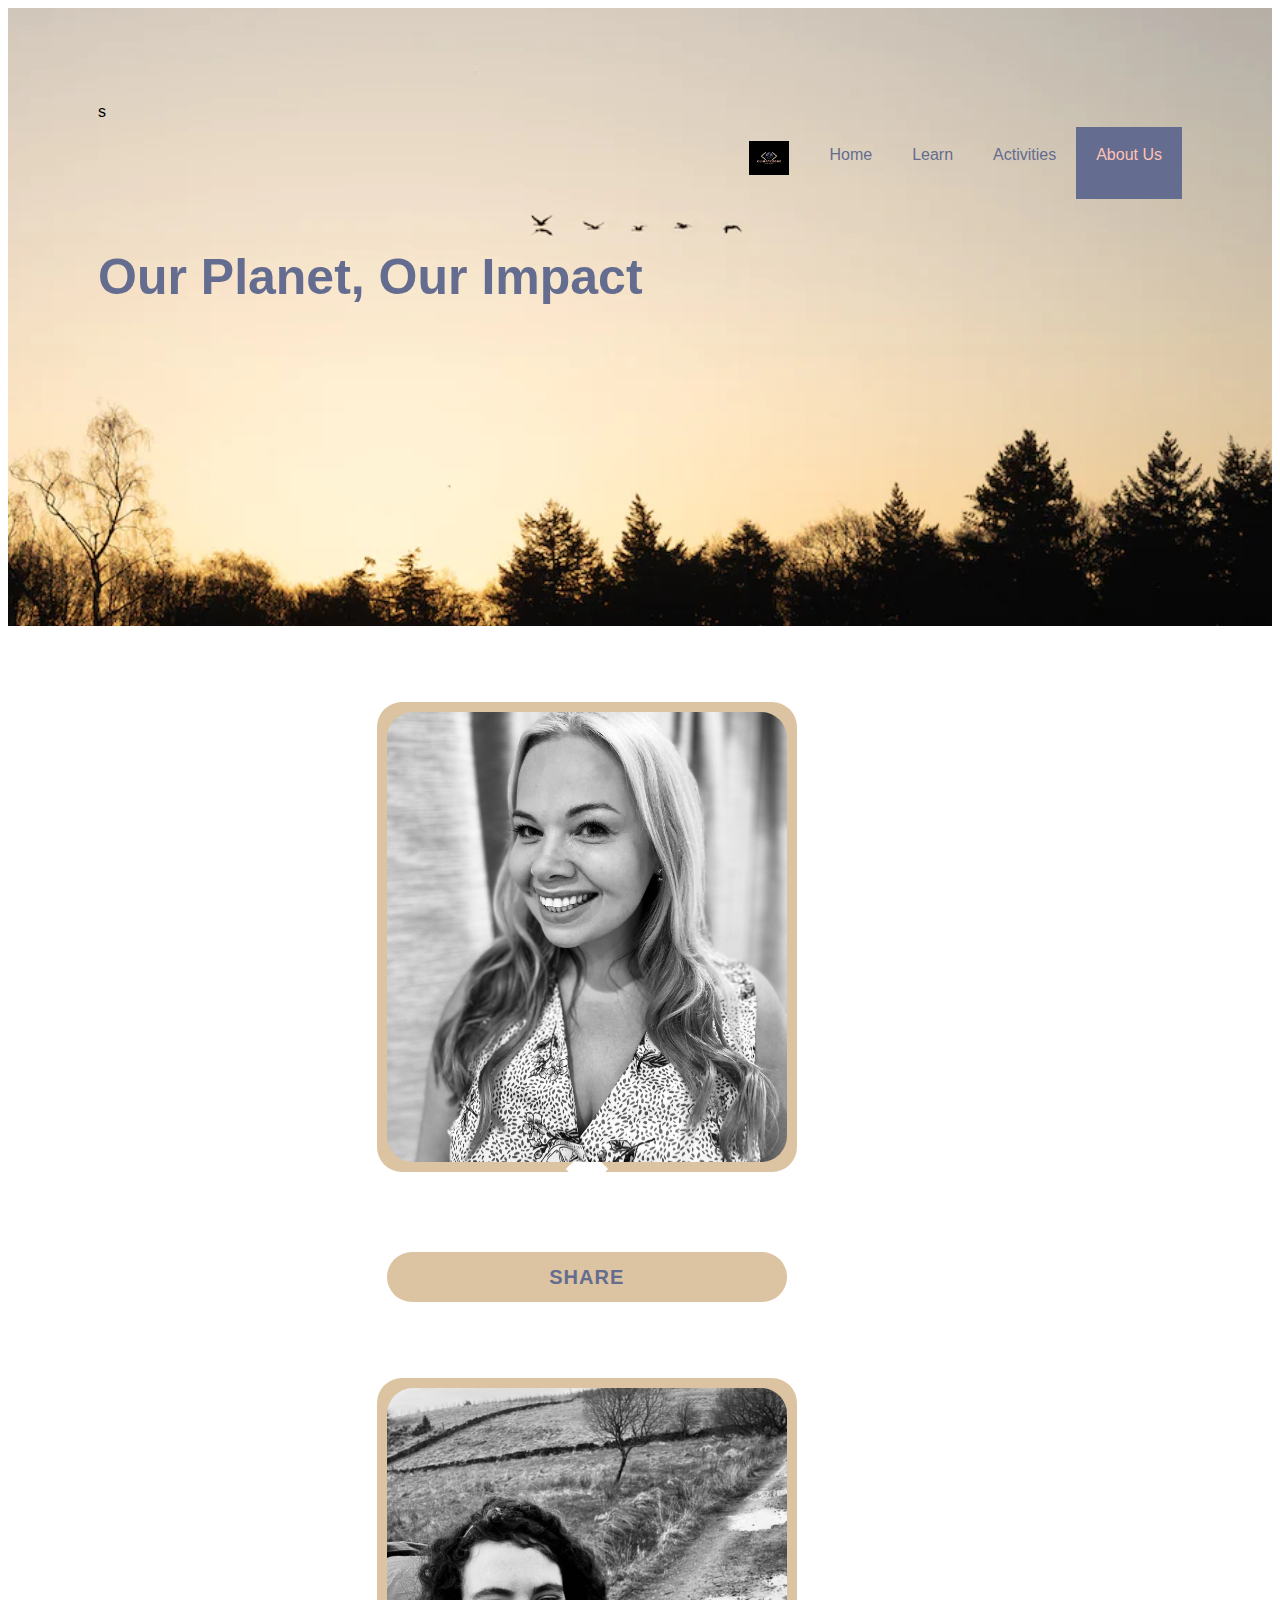
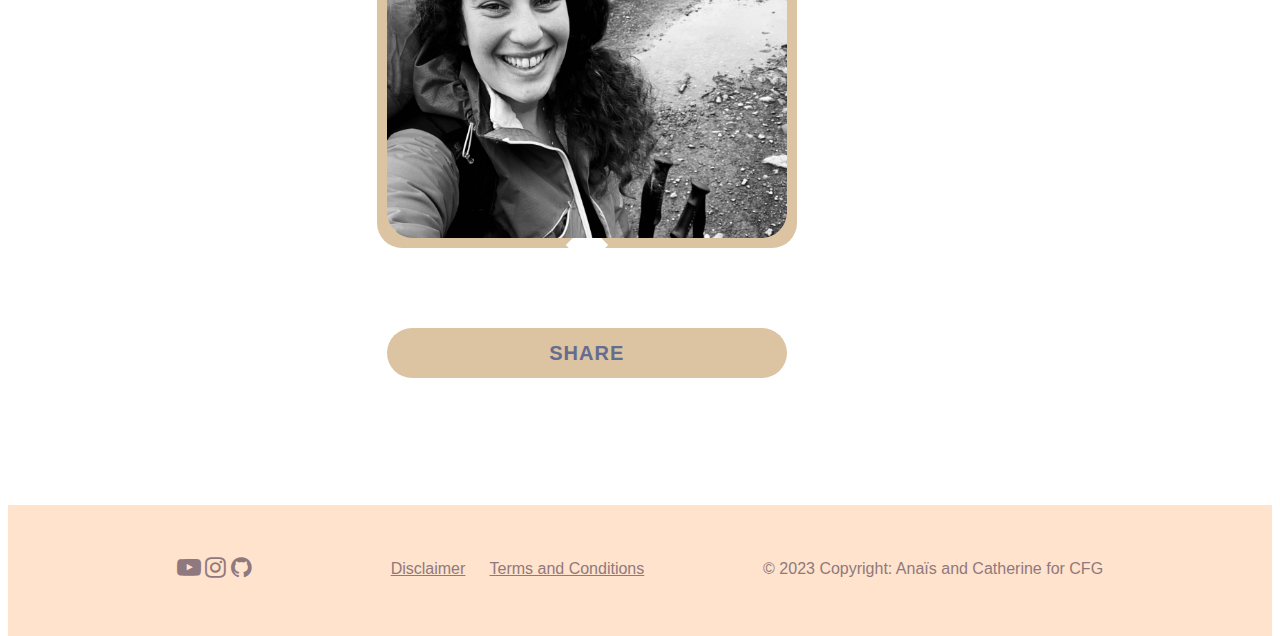
==== aboutus.html @ c19bf1f8 "project" ====
<!DOCTYPE html>
<html lang="en">
<head>
    <meta charset="UTF-8">
    <meta http-equiv="X-UA-Compatible" content="IE=edge">
    <meta name="viewport" content="width=device-width, initial-scale=1.0">
    <title>About Us</title>
    <link rel="icon" type="image/x-icon" href="ClimateCode.jpg">
    <link rel="stylesheet" href="style.css">
    <link rel="preconnect" href="https://fonts.googleapis.com">
    <link rel="preconnect" href="https://fonts.gstatic.com" crossorigin>
    <link href="https://fonts.googleapis.com/css2?family=Montserrat:wght@300&family=Roboto:wght@700&display=swap" rel="stylesheet">
    <link href="https://maxcdn.bootstrapcdn.com/font-awesome/4.4.0/css/font-awesome.min.css" rel="stylesheet"/>
</head>
<body>
    <div class="resp">
    <!-- Header  -->
    <div class="landingheader">s
        <div class="navbar">
            <a href="landing.html">
                <img src="ClimateCode.jpg" alt="ClimateCode" width="40" height="34">
            </a> 
            <a href="landing.html">Home</a>
            <a href="learn.html">Learn</a>
            <!-- <a href="quizzes.html">Quizzes</a> -->
            <a href="play.html">Activities</a>
            <!-- <a href="contact.html">Contact</a> -->
            <a class="active" href="aboutus.html">About Us</a> 
         </div>
        <div class="title">
            <h1>Our Planet, Our Impact</h1>
        </div>
    </div>
    <!-- Main -->
<div class="aboutbox">
    <div class="main-box">
        <div class="content">
          <input type="checkbox" id="check">
          <label class="box" for="check">
          <div class="share">SHARE</div>
          <div class="cancel">CANCEL</div>
          </label>
          <div class="image-box">
            <img src="IMG_1145.jpg" alt="Catherine">
            <div class="about">
            <div class="details">
              <div class="name">Catherine </div>
              <div class="job">CFG Student</div>
              <div class="icon">
                <a href="https://www.linkedin.com/in/catherine-chalmers-52147534" target="_blank"><i class="fa fa-linkedin-square"></i></a>
                <a href="https://github.com/Candy-Lilivia" target="_blank"><i class="fa fa-github"></i></a>
                <a href="https://instagram.com/catherine__chalmers?igshid=YmMyMTA2M2Y=" target="_blank" ><i class="fa fa-instagram"></i></a>
              </div>
            </div>
            </div>
          </div>
        </div>
        </div>
</div>
<!-- Second Box  -->
<div class="aboutbox">
<div class="main-box2">
    <div class="content2">
      <input type="checkbox" id="check2">
      <label class="box2" for="check2">
      <div class="share2">SHARE</div>
      <div class="cancel2">CANCEL</div>
      </label>
      <div class="image-box2">
        <img src="IMG_4331.jpg" alt="Anaïs">
        <div class="about2">
        <div class="details2">
          <div class="name2">Anaïs</div>
          <div class="job2">CFG Student</div>
          <div class="icon2">
            <a href="https://www.linkedin.com/in/anais-calamia-b02766119/" target="_blank"><i class="fa fa-linkedin-square"></i></a>
            <a href="https://github.com/anais-stuartcalamia" target="_blank"><i class="fa fa-github"></i></a>
            <a href="https://www.instagram.com/anaiscalamia/" target="_blank"><i class="fa fa-instagram"></i></a>
          </div>
        </div>
        </div>
      </div>
    </div>
    </div>
</div>
       <!-- Footer with disclaimer and terms and policies  -->
<footer class="footer">
    <div class="container">
      <a href="https://www.youtube.com/watch?v=r9PeYPHdpNo" target="_blank"><i class="fa fa-youtube-play" style="font-size:24px"></i></a>
      <a href="https://www.instagram.com/davidattenborough/" target="_blank"><i class="fa fa-instagram" aria-hidden="true" style="font-size:24px"></i></a>
      <a href="https://github.com/anais-stuartcalamia/CFG-finalproject" target="_blank"><i class="fa fa-github" aria-hidden="true" style="font-size:24px"></i></a>
       </div>
  <div class="pagecontainer">
      <a id="discl" href="#">Disclaimer</a>
      <a id="tc" href="#">Terms and Conditions</a>
  </div>
  <div class="copyright">
      © 2023 Copyright: Anaïs and Catherine for CFG
    </div>
  </footer> 
  
    </div>
</body>
</html>
---- style.css ----
body, html {
  height: 100%;
  line-height: 1.8;
  /* background-color: #8F797E; */
  /* background-color: black;
  color: #FFC2B5; */
}

body {
    font-family: Arial, Helvetica, sans-serif;
}
/* Header */
.landingheader {
    padding: 90px;
    padding-bottom: 270px;
    background-image: url(photo-1618769718792-d65208ef860d.webp);
    background-repeat: no-repeat;
    background-position: center;
    background-size: cover;

}

.navbar {
    display: flex;
    flex-flow: row wrap;
    justify-content: flex-end;
    margin-left: 90px;

}


.navbar a {
    color: #646C8F;
    padding: 14px 20px;
    text-decoration: none;
    text-align: center;
   
}

.navbar a:hover {
    background-color: #8F797E;
    color: #FFC2B5;
}
.navbar a.active {
    background-color: #646C8F;
    color: #FFC2B5;;
  }

.title {
    font-size: 25px;
    color: #646C8F;
}
    /* about website */

.aboutweb {
    text-align: center;
    margin-top: 70px;
    margin-left: 80px;
    margin-right: 80px;
    font-family: 'Montserrat', sans-serif;
}
#climatecode {
    
    color:#FFC2B5;
    font-weight: bold;
}

/* Article 1 */

.art1 {
  margin-top: 120px;  
  margin-left: 40px;  
  margin-right: 40px;
  margin-bottom: 40px;
  display: flex;

}

.article1 {
    margin: 20px;
}

/* Article 2 */

.art2 {
    margin-top: 120px;  
  margin-left: 40px;  
  margin-right: 40px;
  margin-bottom: 40px;
  display: flex;
}

.article2 {
    margin: 20px;
    order: 1;
}

.ocean {
    order: 2;
}




  /* Ressource page  */

  #h2multi {
    text-align: center;
  }

  .maincol {
    margin-top: 50px;
    margin-left: 20px;
    margin-right: 20px;
  }

  /* Flip box essay */
  
  .flipdamages {
    background-color: #DCC3A1;
    width: 500px;
    height: 500px;
    border: 1px solid #f7f5f5;
    perspective: 1000px;
    margin-top: 75px;
  }

  .flip-box-inner {
    position: relative;
    width: 100%;
    height: 100%;
    text-align: center;
    transition: transform 0.8s;
    transform-style: preserve-3d;
  }

  .flipdamages:hover .flip-box-inner {
    transform: rotateX(180deg);
  }

  .flip-box-front, .flip-box-back {
    position: absolute;
    width: 100%;
    height: 100%;
    -webkit-backface-visibility: hidden;
    backface-visibility: hidden;
  }
  .flip-box-front {
    background-color: #646C8F;
    color:#FFE3CC;
    
  }
  
  .flip-box-back {
    background-image: url(photo-1585119192228-f072c53bc55c.webp);
    background-repeat: no-repeat;
    background-size: cover;
    color:#DCC3A1;
    transform: rotateX(180deg);
  }

  #fliptx {
    margin-top: 40%;
    font-size: 20px;
  }

  .damages {
    font-weight: bold;
    list-style-type: none;
    margin-right: 10%;
    margin-top: 15%;
  }
 

  .flip-box-front, .flipback2 {
    position: absolute;
    width: 100%;
    height: 100%;
    -webkit-backface-visibility: hidden;
    backface-visibility: hidden;
  }

  .flipback2 {
    background-image: url(photo-1623520000876-e6bdaedc018f.webp);
    background-repeat: no-repeat;
    background-size: cover;
    color: #FFE3CC;
    transform: rotateX(180deg);
  }

  .flipbox {
    display: flex;
    justify-content: space-between;
    margin-left: 10%;
    margin-right: 10%;
  }

  /* Image Website Gallery Ressource */
 
  .rscrgallery {
     display: flex;
      flex-wrap: wrap;
      justify-content: center;
      gap: 10px;
      margin-top: 70px;
      margin-bottom: 50px;

  }
  
  .gallery {
    margin: 5px;
    border: 1px solid #ccc;
    /* float: center; */
    width: 180px;
    background-color: #8F797E;
  }
  
 .gallery:hover {
    border: 1px solid #777;
  }
  
  .gallery img {
    width: 100%;
    height:max-content;
    
  }
  
  .desc {
    padding: 15px;
    text-align: center;
    color: #FFE3CC;
    height: 70px;
  }

/* About Us Section Cards */


.aboutbox {
  display: flex;
    flex-wrap: wrap;
  justify-content: center;
     margin-left: 20px;
    margin-right: 10%; 
    margin-top: 10%;
    margin-bottom: 10%;
}

.main-box{
    /* position: absolute; */
    /* left: 50%; */
    bottom: 8%;
    /* transform: translateX(-50%); */
    width: 400px;
    height: 550px;
    text-align: center;
    
  }
  .main-box .content{
    position: relative;
    height: 100%;
    width: 100%;
  }
  .content .box{
    position: absolute;
    height: 50px;
    width: 100%;
    left: 0;
    bottom: 0;
    border-radius: 25px;
    cursor: pointer;
  }
  .share, .cancel{
    position: absolute;
    height: 100%;
    width: 100%;
    left: 0;
    top: 0;
    font-size: 20px;
    font-weight: 600;
    color:#646C8F;
    line-height: 50px;
    background:#DCC3A1;
    letter-spacing: 1px;
    border-radius: 25px;
    opacity: 0;
    transition: all 0.3s ease;
  }
  .content .box .share{
    opacity: 1;
  }
  #check:checked ~ .box .share{
    opacity: 0;
  }
  #check:checked ~ .box .cancel{
    opacity: 1;
  }

  .content .image-box{
    position: absolute;
    height: 450px;
    width: 100%;
    bottom: 130px;
    left: 50%;
    transform: translateX(-50%);
    background:#DCC3A1;
    padding: 10px;
    border-radius: 25px;
    transition: all 0.4s ease;
  }
  #check:checked ~ .image-box{
    bottom: 70px;
  }
  #check{
    display: none;
  }
  .image-box::before{
    position: absolute;
    content: '';
    bottom: -12px;
    left: 50%;
    transform: translateX(-50%) rotate(45deg);
    height: 30px;
    width: 30px;
    background: #fff;
    z-index: -1;
  }
  .image-box img{
    height: 100%;
    width: 100%;
    object-fit: cover;
    border-radius: 26px;
  }
  .image-box .about{
    position: absolute;
    background: rgba(0, 0, 0, 0.5);
    height: 100%;
    width: 100%;
    left: 0;
    top: 0;
    border-radius: 25px;
    padding: 20px;
    text-align: center;
    opacity: 0;
    transition: all 0.3s ease;
  }
  #check:checked ~ .image-box .about{
    opacity: 1;
  }
  .about .details{
    position: absolute;
    width: 100%;
    left: 0;
    bottom: 35px;
  }
  .details .name, .job{
    font-size: 18px;
    font-weight: 500;
    color: #FFC2B5;
  }
   .details .icon i{
     font-size: 20px;
     color: #FFC2B5;
     height: 45px;
     width: 45px;
     line-height: 43px;
     border-radius: 50%;
     border: 2px solid #DCC3A1;
     margin: 14px 5px;
     transition: all 0.3s ease;
   }
  .details .icon i:hover{
    transform: scale(0.95);
  }

 /* Box 2 */

 .main-box2{
    /* position: absolute; */
    left: 50%;
    bottom: 8%;
    /* transform: translateX(-50%); */
    width: 400px;
    height: 550px;
    text-align: center;
    
 }
  .main-box2 .content2{
    position: relative;
    height: 100%;
    width: 100%;
  }
  .content2 .box2{
    position: absolute;
    height: 50px;
    width: 100%;
    left: 0;
    bottom: 0;
    border-radius: 25px;
    cursor: pointer;
  }
  .share2, .cancel2{
    position: absolute;
    height: 100%;
    width: 100%;
    left: 0;
    top: 0;
    font-size: 20px;
    font-weight: 600;
    color:#646C8F;
    line-height: 50px;
    background: #DCC3A1;
    letter-spacing: 1px;
    border-radius: 25px;
    opacity: 0;
    transition: all 0.3s ease;
  }
  .content2 .box2 .share2{
    opacity: 1;
  }
  #check2:checked ~ .box2 .share2{
    opacity: 0;
  }
  #check2:checked ~ .box2 .cancel2{
    opacity: 1;
  }
  .content2 .image-box2{
    position: absolute;
    height: 450px;
    width: 100%;
    bottom: 130px;
    left: 50%;
    transform: translateX(-50%);
    background: #DCC3A1;
    padding: 10px;
    border-radius: 25px;
    transition: all 0.4s ease;
  }
  #check2:checked ~ .image-box2{
    bottom: 70px;
  }
  #check2{
    display: none;
  }
  .image-box2::before{
    position: absolute;
    content: '';
    bottom: -12px;
    left: 50%;
    transform: translateX(-50%) rotate(45deg);
    height: 30px;
    width: 30px;
    background: #fff;
    z-index: -1;
  }
  .image-box2 img{
    height: 100%;
    width: 100%;
    object-fit: cover;
    border-radius: 26px;
  }
  .image-box2 .about2{
    position: absolute;
    background: rgba(0, 0, 0, 0.5);
    height: 100%;
    width: 100%;
    left: 0;
    top: 0;
    border-radius: 25px;
    padding: 20px;
    text-align: center;
    opacity: 0;
    transition: all 0.3s ease;
  }
  #check2:checked ~ .image-box2 .about2{
    opacity: 1;
  }
  .about2 .details2{
    position: absolute;
    width: 100%;
    left: 0;
    bottom: 35px;
  }
  .details2 .name2, .job2{
    font-size: 18px;
    font-weight: 500;
    color: #FFC2B5;
  }
   .details2 .icon2 i{
     font-size: 20px;
     color: #FFC2B5;
     height: 45px;
     width: 45px;
     line-height: 43px;
     border-radius: 50%;
     border: 2px solid #DCC3A1;
     margin: 14px 5px;
     transition: all 0.3s ease;
   }
  .details2 .icon2 i:hover{
    transform: scale(0.95);
  }
   

  /* End box 2 */


/* Play Page */
/* Game article +link */
.game {
  display: flex;
  margin-top: 50px;
  margin-right: 30px;
  margin-left: 20px;
  background-color: #646C8F;
}
.gameimg {
  margin-right: 20px;
}
.artcgame {
  color: #DCC3A1;
}

.artcgame a {
  color: #DCC3A1;
  text-decoration: none;
}

/* Drawing activities */
.downloadable {
  text-align: center;
  margin-top: 40px;
}

.downlink {
  display: flex;
  justify-content: space-evenly;
  margin-top: 40px;
  margin-bottom: 40px;
}

.downlink2 {
  display: flex;
  justify-content: space-evenly;
  margin-top: 60px;
  margin-bottom: 40px;
}

/* Game Layout */
.gamecont {
 text-align: center;
margin-left: 25px;
margin-right: 30px;
margin-top: 30px;
}

.pictbtt {
  display: flex;
  justify-content: center;
  margin-bottom: 30px;
  margin-top: 50px;
}

/* Zombieland! */

.zombie {
  text-align: center;
  background-color: #646C8F;
  color: #DCC3A1;
  margin-top: 20px;
  padding-top: 25px;
  margin-left: 15px;
  margin-right: 20px;
  margin-bottom: 20px;
}

/* Winning */

.winning {
  text-align: center;
  background-color:#FFC2B5 ;
  color:#646C8F;
  margin-top: 20px;
  padding-top: 25px;
  margin-left: 15px;
  margin-right: 20px;
  margin-bottom: 20px;
}







  /* footer */

.footer {
    display: flex;
    justify-content: space-evenly;
    justify-items: center; 
    background-color: #FFE3CC;
    padding: 50px;
    padding-left: auto;
    padding-right: auto;
}

.footer a {
    color: #8F797E;
}

#discl {
    margin: 20px;
}
.copyright {
    color: #8F797E;
}

/* Responsive */

@media only screen and (max-width:800px) {
    /* For tablets: */
    .resp {
      width: 80%;
      padding: 0;
    }
    .resp {
      width: 100%;
    }
  }
  @media only screen and (max-width:500px) {
    /* For mobile phones: */
    .resp {
        width: 100%;
        padding: 0;
      }
    .resp {
      width: 100%;
    }}
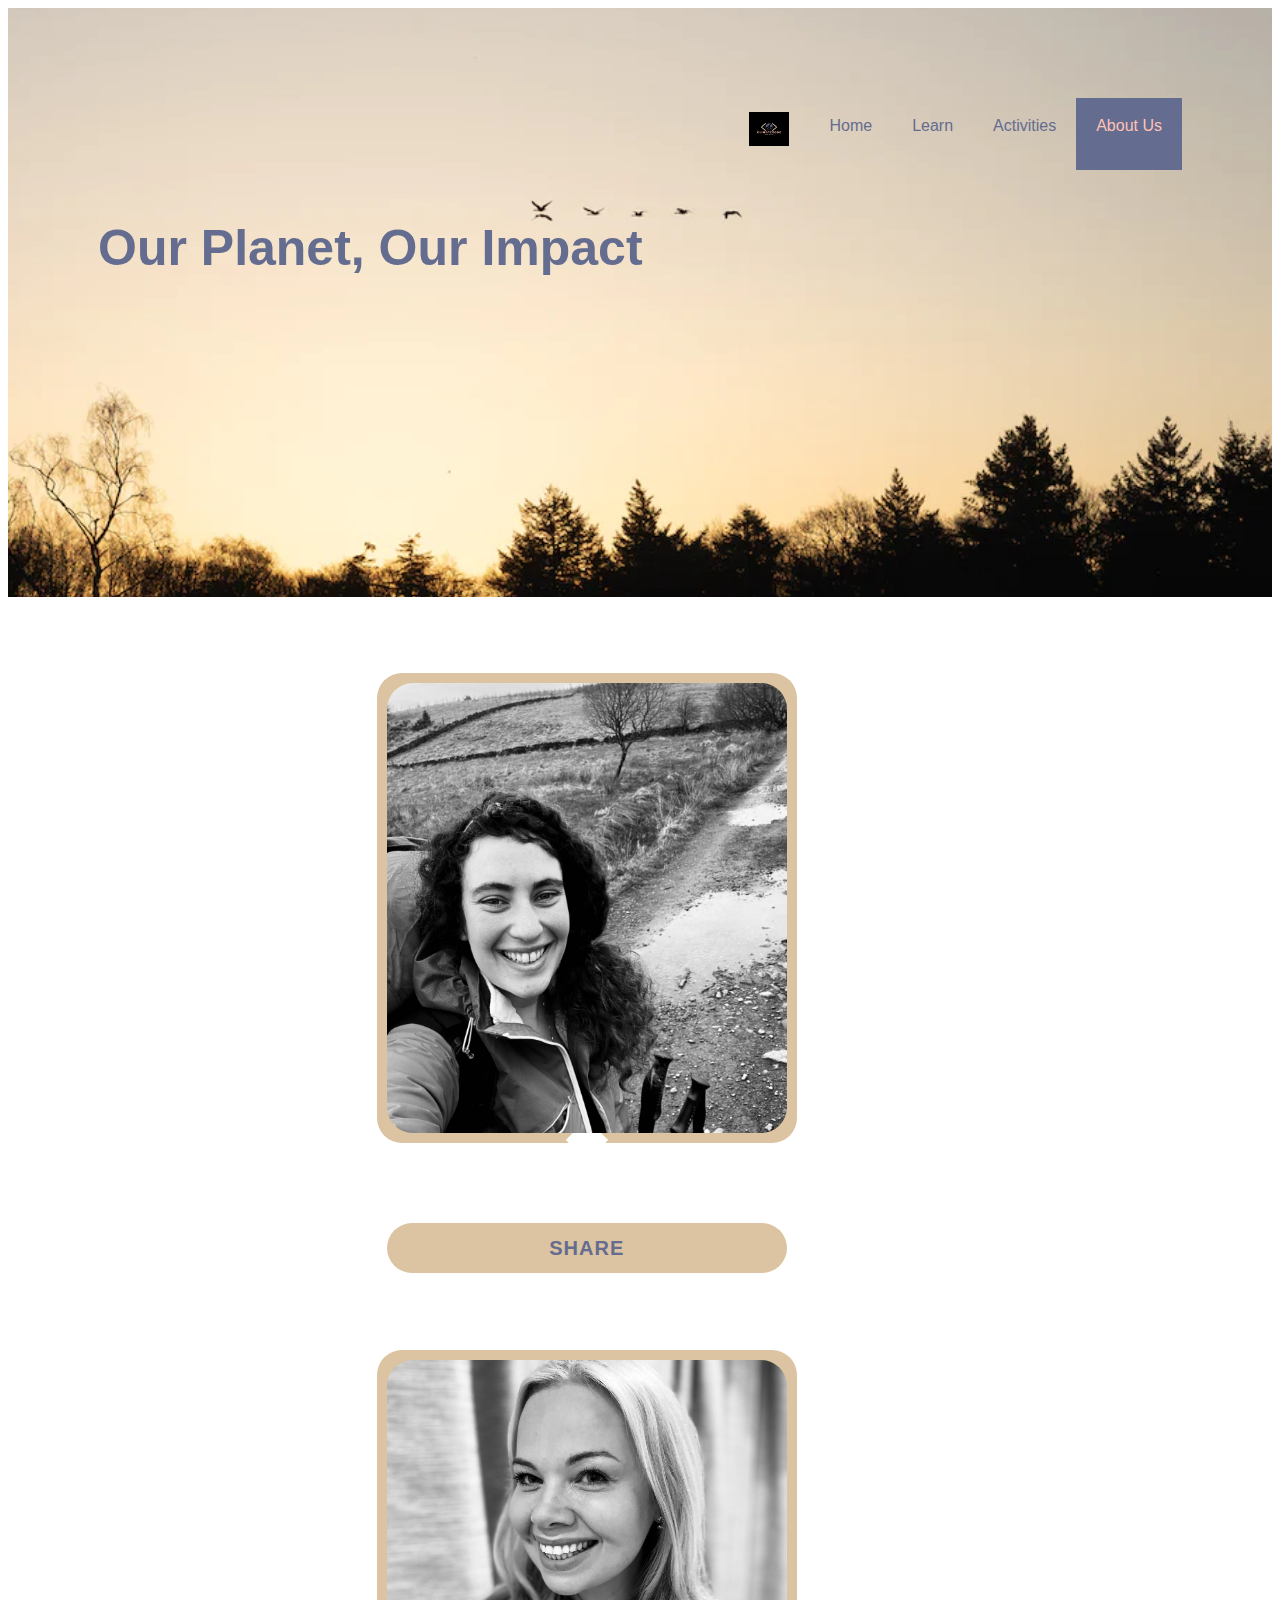
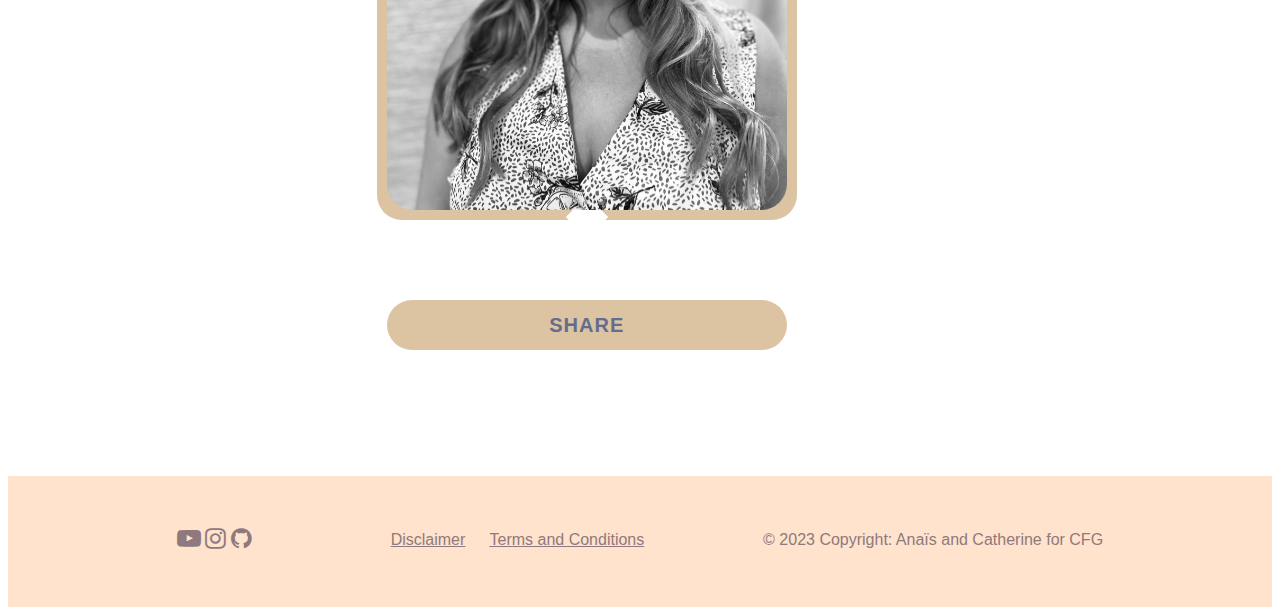
==== commit e9e554bf: "Update aboutus.html" ====
--- a/aboutus.html
+++ b/aboutus.html
@@ -13,9 +13,9 @@
     <link href="https://maxcdn.bootstrapcdn.com/font-awesome/4.4.0/css/font-awesome.min.css" rel="stylesheet"/>
 </head>
 <body>
-    <div class="resp">
+   
     <!-- Header  -->
-    <div class="landingheader">s
+    <div class="landingheader">
         <div class="navbar">
             <a href="landing.html">
                 <img src="ClimateCode.jpg" alt="ClimateCode" width="40" height="34">
@@ -31,6 +31,34 @@
             <h1>Our Planet, Our Impact</h1>
         </div>
     </div>
+
+    <!-- Second Box  -->
+<div class="aboutbox">
+  <div class="main-box2">
+      <div class="content2">
+        <input type="checkbox" id="check2">
+        <label class="box2" for="check2">
+        <div class="share2">SHARE</div>
+        <div class="cancel2">CANCEL</div>
+        </label>
+        <div class="image-box2">
+          <img src="IMG_4331.jpg" alt="Anaïs">
+          <div class="about2">
+          <div class="details2">
+            <div class="name2">Anaïs</div>
+            <div class="job2">CFG Student</div>
+            <div class="icon2">
+              <a href="https://www.linkedin.com/in/anais-calamia-b02766119/" target="_blank"><i class="fa fa-linkedin-square"></i></a>
+              <a href="https://github.com/anais-stuartcalamia" target="_blank"><i class="fa fa-github"></i></a>
+              <a href="https://www.instagram.com/anaiscalamia/" target="_blank"><i class="fa fa-instagram"></i></a>
+            </div>
+          </div>
+          </div>
+        </div>
+      </div>
+      </div>
+  </div>
+  
     <!-- Main -->
 <div class="aboutbox">
     <div class="main-box">
@@ -57,33 +85,9 @@
         </div>
         </div>
 </div>
-<!-- Second Box  -->
-<div class="aboutbox">
-<div class="main-box2">
-    <div class="content2">
-      <input type="checkbox" id="check2">
-      <label class="box2" for="check2">
-      <div class="share2">SHARE</div>
-      <div class="cancel2">CANCEL</div>
-      </label>
-      <div class="image-box2">
-        <img src="IMG_4331.jpg" alt="Anaïs">
-        <div class="about2">
-        <div class="details2">
-          <div class="name2">Anaïs</div>
-          <div class="job2">CFG Student</div>
-          <div class="icon2">
-            <a href="https://www.linkedin.com/in/anais-calamia-b02766119/" target="_blank"><i class="fa fa-linkedin-square"></i></a>
-            <a href="https://github.com/anais-stuartcalamia" target="_blank"><i class="fa fa-github"></i></a>
-            <a href="https://www.instagram.com/anaiscalamia/" target="_blank"><i class="fa fa-instagram"></i></a>
-          </div>
-        </div>
-        </div>
-      </div>
-    </div>
-    </div>
-</div>
        <!-- Footer with disclaimer and terms and policies  -->
+
+
 <footer class="footer">
     <div class="container">
       <a href="https://www.youtube.com/watch?v=r9PeYPHdpNo" target="_blank"><i class="fa fa-youtube-play" style="font-size:24px"></i></a>
@@ -99,6 +103,6 @@
     </div>
   </footer> 
   
-    </div>
+  
 </body>
 </html>--- a/style.css
+++ b/style.css
@@ -618,16 +618,14 @@
 
 /* Responsive */
 
-@media only screen and (max-width:800px) {
-    /* For tablets: */
-    .resp {
-      width: 80%;
-      padding: 0;
+
+ @media (max-width: 840px) {
+      .resp {
+        padding-left: 0;
+        text-align: center;
+      }
+      
     }
-    .resp {
-      width: 100%;
-    }
-  }
   @media only screen and (max-width:500px) {
     /* For mobile phones: */
     .resp {
